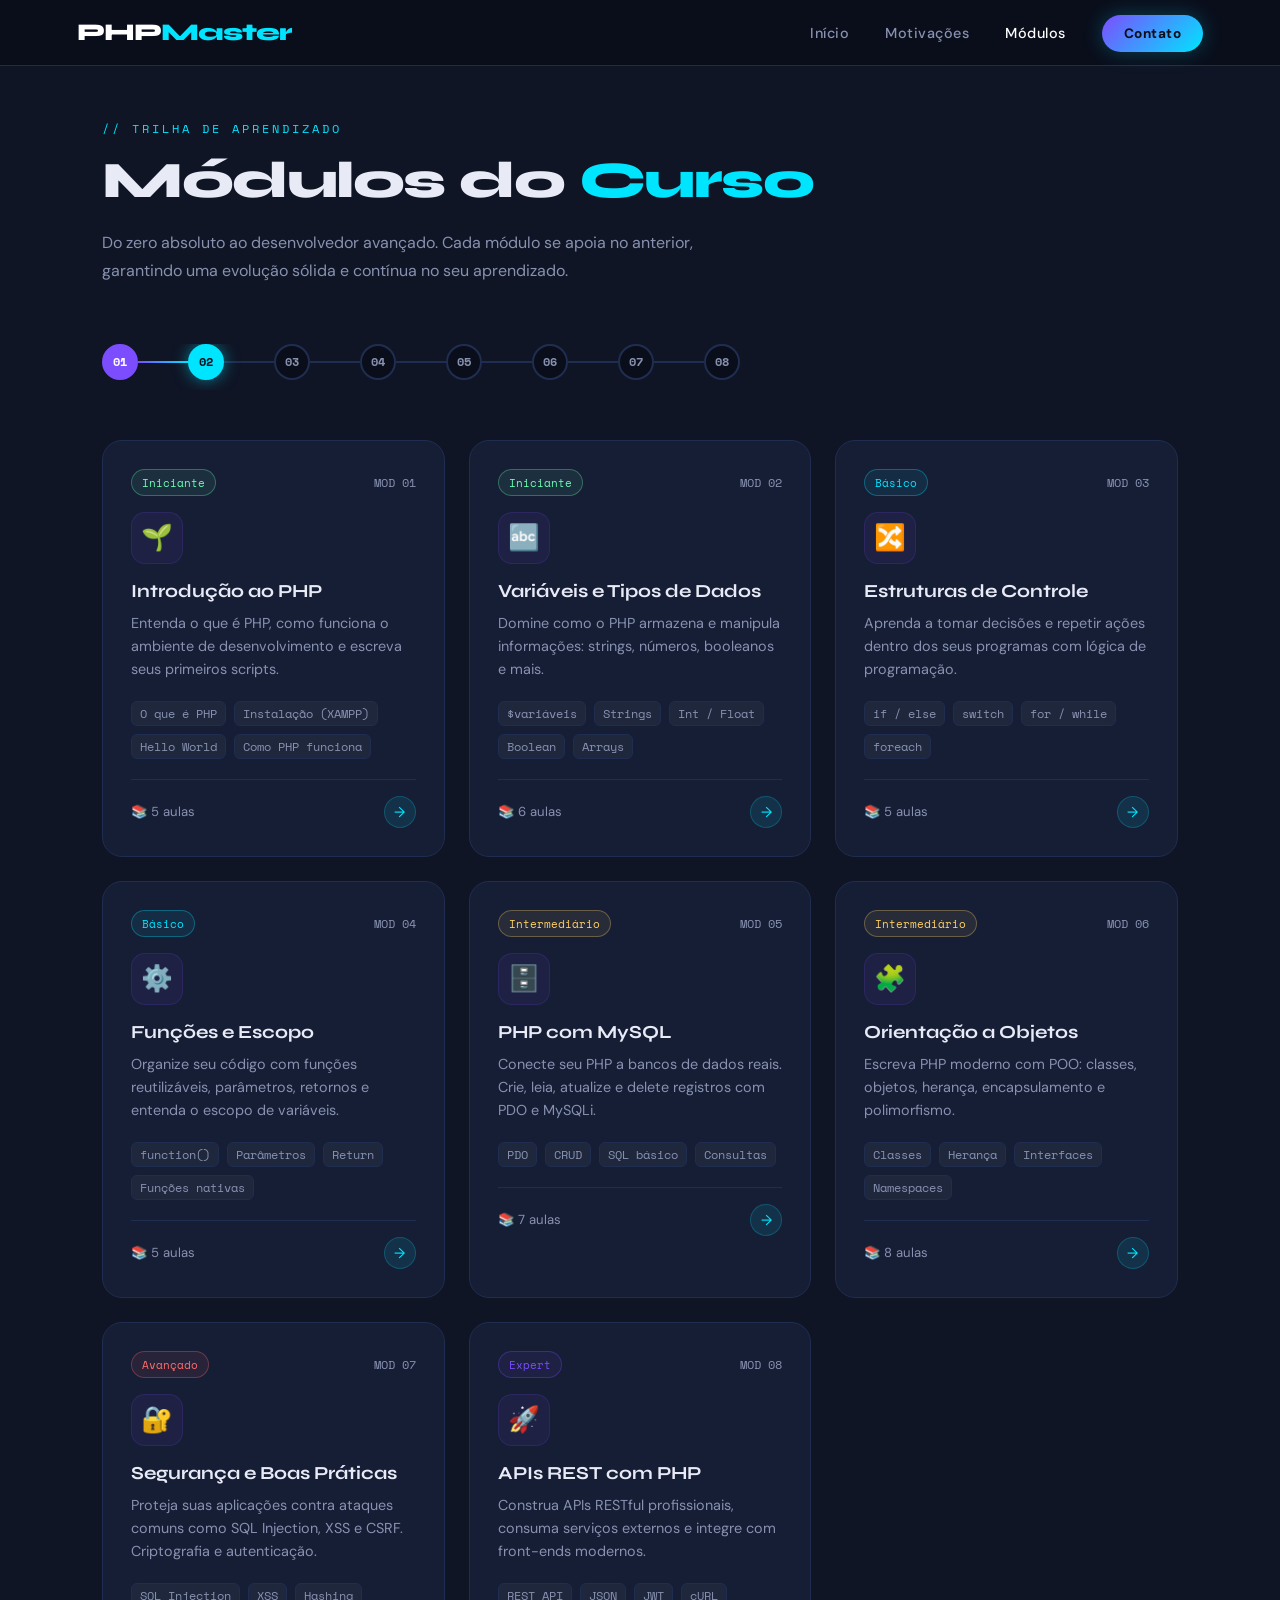
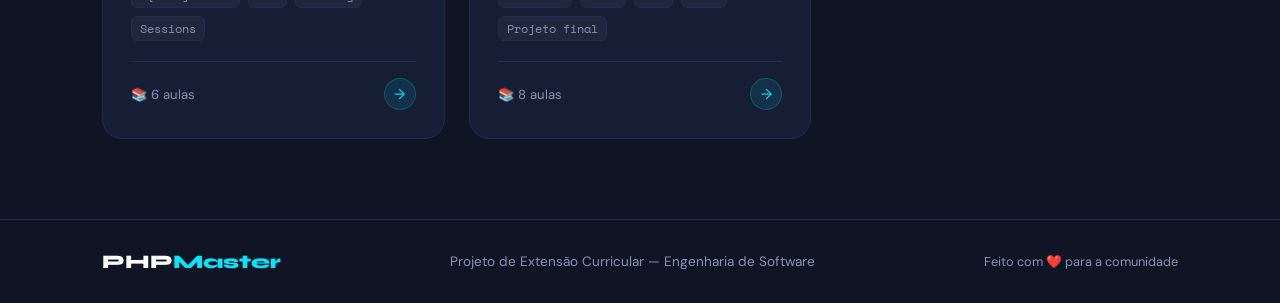
==== modulos.html @ ec2b8f26 "Página dos módulos" ====
<!DOCTYPE html>
<html lang="pt-BR">
<head>
<meta charset="UTF-8">
<meta name="viewport" content="width=device-width, initial-scale=1.0">
<title>PHPMaster — Módulos</title>
<link rel="stylesheet" href="style.css">
<style>
  #modulos { background: var(--bg2); }

  .modulos-intro { max-width: 600px; margin-bottom: 60px; }
  .modulos-intro p { color: var(--muted); line-height: 1.7; }

  .progress-track {
    display: flex; align-items: center;
    margin-bottom: 50px;
    overflow-x: auto;
    padding-bottom: 10px;
  }
  .track-step { display: flex; align-items: center; flex-shrink: 0; }
  .track-dot {
    width: 36px; height: 36px; border-radius: 50%;
    display: flex; align-items: center; justify-content: center;
    font-family: 'Space Mono', monospace;
    font-size: .75rem; font-weight: 700;
    border: 2px solid var(--border);
    color: var(--muted);
    background: var(--bg);
    position: relative; z-index: 1;
  }
  .track-dot.done { background: var(--php); border-color: var(--php); color: white; }
  .track-dot.active { background: var(--accent); border-color: var(--accent); color: var(--bg); box-shadow: 0 0 15px rgba(0,229,255,0.5); }
  .track-line { width: 50px; height: 2px; background: var(--border); flex-shrink: 0; }
  .track-line.done { background: linear-gradient(90deg, var(--php), var(--accent)); }

  .modulos-grid { display: grid; grid-template-columns: repeat(auto-fill, minmax(340px, 1fr)); gap: 24px; }

  .modulo-card {
    background: var(--card);
    border: 1px solid var(--border);
    border-radius: 20px;
    padding: 28px;
    transition: all .35s ease;
    cursor: pointer;
    position: relative;
    overflow: hidden;
  }
  .modulo-card::before {
    content: '';
    position: absolute; top: 0; left: 0; right: 0;
    height: 3px;
    background: linear-gradient(90deg, var(--php), var(--accent));
    opacity: 0; transition: opacity .3s;
  }
  .modulo-card:hover { transform: translateY(-6px); border-color: rgba(124,77,255,.4); }
  .modulo-card:hover::before { opacity: 1; }

  .modulo-header { display: flex; align-items: center; justify-content: space-between; margin-bottom: 16px; }

  .modulo-level {
    font-family: 'Space Mono', monospace; font-size: .7rem;
    padding: 4px 10px; border-radius: 50px; border: 1px solid;
  }
  .level-init  { color: var(--green);  border-color: rgba(105,255,180,.3); background: rgba(105,255,180,.08); }
  .level-basic { color: var(--accent); border-color: rgba(0,229,255,.3);   background: rgba(0,229,255,.08); }
  .level-inter { color: var(--yellow); border-color: rgba(255,209,102,.3); background: rgba(255,209,102,.08); }
  .level-adv   { color: var(--php3);  border-color: rgba(255,107,107,.3); background: rgba(255,107,107,.08); }
  .level-pro   { color: var(--php);   border-color: rgba(124,77,255,.3);  background: rgba(124,77,255,.08); }

  .modulo-num { font-family: 'Space Mono', monospace; font-size: .75rem; color: var(--muted); }

  .modulo-icon-wrap {
    width: 52px; height: 52px; border-radius: 14px;
    display: flex; align-items: center; justify-content: center;
    font-size: 1.6rem; margin-bottom: 16px;
    background: rgba(124,77,255,.08);
    border: 1px solid rgba(124,77,255,.15);
  }
  .modulo-title { font-family: 'Syne', sans-serif; font-size: 1.15rem; font-weight: 700; margin-bottom: 10px; }
  .modulo-desc  { color: var(--muted); font-size: .9rem; line-height: 1.6; margin-bottom: 20px; }

  .modulo-topics { display: flex; flex-wrap: wrap; gap: 8px; margin-bottom: 20px; }
  .topic-tag {
    font-size: .72rem; font-family: 'Space Mono', monospace;
    background: rgba(255,255,255,.04);
    border: 1px solid var(--border);
    border-radius: 6px; padding: 3px 8px; color: var(--muted);
  }

  .modulo-footer {
    display: flex; align-items: center; justify-content: space-between;
    padding-top: 16px; border-top: 1px solid var(--border);
    font-size: .82rem; color: var(--muted);
  }
  .modulo-footer span { display: flex; align-items: center; gap: 6px; }

  .arrow-btn {
    width: 32px; height: 32px; border-radius: 50%;
    background: rgba(0,229,255,.1); border: 1px solid rgba(0,229,255,.2);
    color: var(--accent); display: flex; align-items: center; justify-content: center;
    font-size: .9rem; cursor: pointer; transition: all .2s;
  }
  .modulo-card:hover .arrow-btn { background: var(--accent); color: var(--bg); }

  @media (max-width: 900px) { .modulos-grid { grid-template-columns: 1fr; } }
</style>
</head>
<body>

<div class="glow-blob glow-1"></div>
<div class="glow-blob glow-2"></div>
<canvas class="particle-canvas" id="particles"></canvas>

<nav>
  <a class="logo" href="index.html">PHP<span>Master</span></a>
  <ul class="nav-links">
    <li><a href="index.html">Início</a></li>
    <li><a href="motivacoes.html">Motivações</a></li>
    <li><a href="modulos.html" class="active">Módulos</a></li>
    <li><a href="contato.html" class="nav-cta">Contato</a></li>
  </ul>
</nav>

<section id="modulos">
  <p class="section-label">// trilha de aprendizado</p>
  <h2 class="section-title">Módulos do <em>Curso</em></h2>
  <div class="modulos-intro">
    <p>Do zero absoluto ao desenvolvedor avançado. Cada módulo se apoia no anterior, garantindo uma evolução sólida e contínua no seu aprendizado.</p>
  </div>

  <div class="progress-track">
    <div class="track-step"><div class="track-dot done">01</div></div>
    <div class="track-line done"></div>
    <div class="track-step"><div class="track-dot active">02</div></div>
    <div class="track-line"></div>
    <div class="track-step"><div class="track-dot">03</div></div>
    <div class="track-line"></div>
    <div class="track-step"><div class="track-dot">04</div></div>
    <div class="track-line"></div>
    <div class="track-step"><div class="track-dot">05</div></div>
    <div class="track-line"></div>
    <div class="track-step"><div class="track-dot">06</div></div>
    <div class="track-line"></div>
    <div class="track-step"><div class="track-dot">07</div></div>
    <div class="track-line"></div>
    <div class="track-step"><div class="track-dot">08</div></div>
  </div>

  <div class="modulos-grid">

    <div class="modulo-card">
      <div class="modulo-header">
        <span class="modulo-level level-init">Iniciante</span>
        <span class="modulo-num">MOD 01</span>
      </div>
      <div class="modulo-icon-wrap">🌱</div>
      <div class="modulo-title">Introdução ao PHP</div>
      <div class="modulo-desc">Entenda o que é PHP, como funciona o ambiente de desenvolvimento e escreva seus primeiros scripts.</div>
      <div class="modulo-topics">
        <span class="topic-tag">O que é PHP</span>
        <span class="topic-tag">Instalação (XAMPP)</span>
        <span class="topic-tag">Hello World</span>
        <span class="topic-tag">Como PHP funciona</span>
      </div>
      <div class="modulo-footer">
        <span>📚 5 aulas</span>
        <div class="arrow-btn">→</div>
      </div>
    </div>

    <div class="modulo-card">
      <div class="modulo-header">
        <span class="modulo-level level-init">Iniciante</span>
        <span class="modulo-num">MOD 02</span>
      </div>
      <div class="modulo-icon-wrap">🔤</div>
      <div class="modulo-title">Variáveis e Tipos de Dados</div>
      <div class="modulo-desc">Domine como o PHP armazena e manipula informações: strings, números, booleanos e mais.</div>
      <div class="modulo-topics">
        <span class="topic-tag">$variáveis</span>
        <span class="topic-tag">Strings</span>
        <span class="topic-tag">Int / Float</span>
        <span class="topic-tag">Boolean</span>
        <span class="topic-tag">Arrays</span>
      </div>
      <div class="modulo-footer">
        <span>📚 6 aulas</span>
        <div class="arrow-btn">→</div>
      </div>
    </div>

    <div class="modulo-card">
      <div class="modulo-header">
        <span class="modulo-level level-basic">Básico</span>
        <span class="modulo-num">MOD 03</span>
      </div>
      <div class="modulo-icon-wrap">🔀</div>
      <div class="modulo-title">Estruturas de Controle</div>
      <div class="modulo-desc">Aprenda a tomar decisões e repetir ações dentro dos seus programas com lógica de programação.</div>
      <div class="modulo-topics">
        <span class="topic-tag">if / else</span>
        <span class="topic-tag">switch</span>
        <span class="topic-tag">for / while</span>
        <span class="topic-tag">foreach</span>
      </div>
      <div class="modulo-footer">
        <span>📚 5 aulas</span>
        <div class="arrow-btn">→</div>
      </div>
    </div>

    <div class="modulo-card">
      <div class="modulo-header">
        <span class="modulo-level level-basic">Básico</span>
        <span class="modulo-num">MOD 04</span>
      </div>
      <div class="modulo-icon-wrap">⚙️</div>
      <div class="modulo-title">Funções e Escopo</div>
      <div class="modulo-desc">Organize seu código com funções reutilizáveis, parâmetros, retornos e entenda o escopo de variáveis.</div>
      <div class="modulo-topics">
        <span class="topic-tag">function()</span>
        <span class="topic-tag">Parâmetros</span>
        <span class="topic-tag">Return</span>
        <span class="topic-tag">Funções nativas</span>
      </div>
      <div class="modulo-footer">
        <span>📚 5 aulas</span>
        <div class="arrow-btn">→</div>
      </div>
    </div>

    <div class="modulo-card">
      <div class="modulo-header">
        <span class="modulo-level level-inter">Intermediário</span>
        <span class="modulo-num">MOD 05</span>
      </div>
      <div class="modulo-icon-wrap">🗄️</div>
      <div class="modulo-title">PHP com MySQL</div>
      <div class="modulo-desc">Conecte seu PHP a bancos de dados reais. Crie, leia, atualize e delete registros com PDO e MySQLi.</div>
      <div class="modulo-topics">
        <span class="topic-tag">PDO</span>
        <span class="topic-tag">CRUD</span>
        <span class="topic-tag">SQL básico</span>
        <span class="topic-tag">Consultas</span>
      </div>
      <div class="modulo-footer">
        <span>📚 7 aulas</span>
        <div class="arrow-btn">→</div>
      </div>
    </div>

    <div class="modulo-card">
      <div class="modulo-header">
        <span class="modulo-level level-inter">Intermediário</span>
        <span class="modulo-num">MOD 06</span>
      </div>
      <div class="modulo-icon-wrap">🧩</div>
      <div class="modulo-title">Orientação a Objetos</div>
      <div class="modulo-desc">Escreva PHP moderno com POO: classes, objetos, herança, encapsulamento e polimorfismo.</div>
      <div class="modulo-topics">
        <span class="topic-tag">Classes</span>
        <span class="topic-tag">Herança</span>
        <span class="topic-tag">Interfaces</span>
        <span class="topic-tag">Namespaces</span>
      </div>
      <div class="modulo-footer">
        <span>📚 8 aulas</span>
        <div class="arrow-btn">→</div>
      </div>
    </div>

    <div class="modulo-card">
      <div class="modulo-header">
        <span class="modulo-level level-adv">Avançado</span>
        <span class="modulo-num">MOD 07</span>
      </div>
      <div class="modulo-icon-wrap">🔐</div>
      <div class="modulo-title">Segurança e Boas Práticas</div>
      <div class="modulo-desc">Proteja suas aplicações contra ataques comuns como SQL Injection, XSS e CSRF. Criptografia e autenticação.</div>
      <div class="modulo-topics">
        <span class="topic-tag">SQL Injection</span>
        <span class="topic-tag">XSS</span>
        <span class="topic-tag">Hashing</span>
        <span class="topic-tag">Sessions</span>
      </div>
      <div class="modulo-footer">
        <span>📚 6 aulas</span>
        <div class="arrow-btn">→</div>
      </div>
    </div>

    <div class="modulo-card">
      <div class="modulo-header">
        <span class="modulo-level level-pro">Expert</span>
        <span class="modulo-num">MOD 08</span>
      </div>
      <div class="modulo-icon-wrap">🚀</div>
      <div class="modulo-title">APIs REST com PHP</div>
      <div class="modulo-desc">Construa APIs RESTful profissionais, consuma serviços externos e integre com front-ends modernos.</div>
      <div class="modulo-topics">
        <span class="topic-tag">REST API</span>
        <span class="topic-tag">JSON</span>
        <span class="topic-tag">JWT</span>
        <span class="topic-tag">cURL</span>
        <span class="topic-tag">Projeto final</span>
      </div>
      <div class="modulo-footer">
        <span>📚 8 aulas</span>
        <div class="arrow-btn">→</div>
      </div>
    </div>

  </div>
</section>

<footer>
  <div class="footer-logo">PHP<span>Master</span></div>
  <p>Projeto de Extensão Curricular — Engenharia de Software</p>
  <p style="color:var(--muted);font-size:.8rem">Feito com ❤️ para a comunidade</p>
</footer>

<script src="particles.js"></script>
<script>
  document.querySelectorAll('.modulo-card').forEach(card => {
    card.addEventListener('mousemove', e => {
      const rect = card.getBoundingClientRect();
      const x = ((e.clientX - rect.left) / rect.width - .5) * 10;
      const y = ((e.clientY - rect.top) / rect.height - .5) * -10;
      card.style.transform = `translateY(-6px) perspective(600px) rotateY(${x}deg) rotateX(${y}deg)`;
    });
    card.addEventListener('mouseleave', () => { card.style.transform = ''; });
  });
</script>
</body>
</html>
---- style.css ----
/* ═══════════════════════════════════════
   PHPMaster — Estilos Compartilhados
   ═══════════════════════════════════════ */

@import url('https://fonts.googleapis.com/css2?family=Space+Mono:wght@400;700&family=Syne:wght@400;600;700;800&family=DM+Sans:ital,wght@0,300;0,400;0,500;1,300&display=swap');

:root {
  --bg: #0a0e1a;
  --bg2: #0f1525;
  --bg3: #141c30;
  --card: #161e35;
  --border: #1f2d50;
  --php: #7c4dff;
  --php2: #00e5ff;
  --php3: #ff6b6b;
  --accent: #00e5ff;
  --text: #e8eaf6;
  --muted: #8892b0;
  --white: #ffffff;
  --green: #69ffb4;
  --yellow: #ffd166;
  --radius: 16px;
}

* { margin: 0; padding: 0; box-sizing: border-box; }
html { scroll-behavior: smooth; }

body {
  font-family: 'DM Sans', sans-serif;
  background: var(--bg);
  color: var(--text);
  overflow-x: hidden;
}

/* ─── GLOW BLOBS ─── */
.glow-blob {
  position: fixed;
  border-radius: 50%;
  filter: blur(120px);
  pointer-events: none;
  z-index: 0;
  opacity: 0.12;
}
.glow-1 { width: 500px; height: 500px; background: var(--php); top: -100px; right: -100px; }
.glow-2 { width: 400px; height: 400px; background: var(--accent); bottom: 0; left: -100px; }

/* ─── PARTICLES ─── */
.particle-canvas {
  position: fixed; top: 0; left: 0;
  width: 100%; height: 100%;
  pointer-events: none;
  z-index: 0;
  opacity: 0.4;
}

/* ─── NAV ─── */
nav {
  position: fixed; top: 0; left: 0; right: 0; z-index: 100;
  display: flex; align-items: center; justify-content: space-between;
  padding: 18px 6%;
  background: rgba(10,14,26,0.85);
  backdrop-filter: blur(20px);
  border-bottom: 1px solid var(--border);
}

.logo {
  font-family: 'Syne', sans-serif;
  font-weight: 800;
  font-size: 1.5rem;
  color: var(--white);
  letter-spacing: -1px;
  text-decoration: none;
}
.logo span { color: var(--accent); }

.nav-links { display: flex; gap: 36px; list-style: none; align-items: center; }
.nav-links a {
  color: var(--muted);
  text-decoration: none;
  font-size: .9rem;
  font-weight: 500;
  letter-spacing: .5px;
  transition: color .2s;
}
.nav-links a:hover { color: var(--accent); }
.nav-links a.active { color: var(--white); }

.nav-cta {
  background: linear-gradient(135deg, var(--php), var(--accent));
  color: var(--bg) !important;
  padding: 10px 22px;
  border-radius: 50px;
  font-weight: 700 !important;
  font-size: .85rem !important;
  transition: all .3s ease !important;
  box-shadow: 0 0 20px rgba(0,229,255,0.25);
}
.nav-cta:hover {
  transform: scale(1.05);
  box-shadow: 0 0 30px rgba(0,229,255,0.45) !important;
  color: var(--bg) !important;
}

/* ─── PAGE WRAPPER ─── */
.page-wrapper {
  position: relative;
  z-index: 1;
}

/* ─── SECTION ─── */
section {
  min-height: 100vh;
  padding: 120px 8% 80px;
  position: relative;
  z-index: 1;
  animation: fadeIn .5s ease;
}
@keyframes fadeIn { from { opacity: 0; transform: translateY(20px); } to { opacity: 1; transform: translateY(0); } }

/* ─── TYPOGRAPHY ─── */
.section-label {
  font-family: 'Space Mono', monospace;
  font-size: .75rem;
  color: var(--accent);
  letter-spacing: 3px;
  text-transform: uppercase;
  margin-bottom: 16px;
}
.section-title {
  font-family: 'Syne', sans-serif;
  font-weight: 800;
  font-size: clamp(2rem, 4vw, 3.2rem);
  line-height: 1.1;
  letter-spacing: -1.5px;
  margin-bottom: 20px;
}
.section-title em { font-style: normal; color: var(--accent); }

/* ─── BUTTONS ─── */
.btn-primary {
  background: linear-gradient(135deg, var(--php), var(--accent));
  color: var(--bg);
  border: none;
  padding: 16px 34px;
  border-radius: 50px;
  font-family: 'Syne', sans-serif;
  font-weight: 700;
  font-size: 1rem;
  cursor: pointer;
  transition: all .3s;
  box-shadow: 0 0 30px rgba(124,77,255,0.3);
  text-decoration: none;
  display: inline-block;
}
.btn-primary:hover { transform: translateY(-3px); box-shadow: 0 10px 40px rgba(0,229,255,0.4); }

.btn-outline {
  background: transparent;
  color: var(--text);
  border: 1.5px solid var(--border);
  padding: 16px 34px;
  border-radius: 50px;
  font-family: 'Syne', sans-serif;
  font-weight: 600;
  font-size: 1rem;
  cursor: pointer;
  transition: all .3s;
  text-decoration: none;
  display: inline-block;
}
.btn-outline:hover { border-color: var(--accent); color: var(--accent); }

/* ─── FOOTER ─── */
footer {
  background: var(--bg2);
  border-top: 1px solid var(--border);
  padding: 30px 8%;
  display: flex; align-items: center; justify-content: space-between;
  flex-wrap: wrap; gap: 16px;
  position: relative; z-index: 1;
}
footer p { color: var(--muted); font-size: .85rem; }
.footer-logo {
  font-family: 'Syne', sans-serif;
  font-weight: 800; font-size: 1.2rem; color: var(--white);
}
.footer-logo span { color: var(--accent); }

/* ─── TOAST ─── */
.toast {
  position: fixed; bottom: 32px; right: 32px;
  background: var(--card);
  border: 1px solid var(--green);
  color: var(--green);
  border-radius: 14px;
  padding: 16px 22px;
  font-size: .9rem;
  font-weight: 500;
  z-index: 9999;
  display: none;
  animation: slideIn .3s ease;
  box-shadow: 0 10px 30px rgba(0,0,0,0.4);
}
@keyframes slideIn { from{transform:translateX(100px);opacity:0} to{transform:translateX(0);opacity:1} }

/* ─── RESPONSIVE ─── */
@media (max-width: 900px) {
  section { padding: 100px 5% 60px; }
  nav { padding: 14px 5%; }
  .nav-links { gap: 18px; }
}
@media (max-width: 600px) {
  .nav-links li:not(:last-child) { display: none; }
}
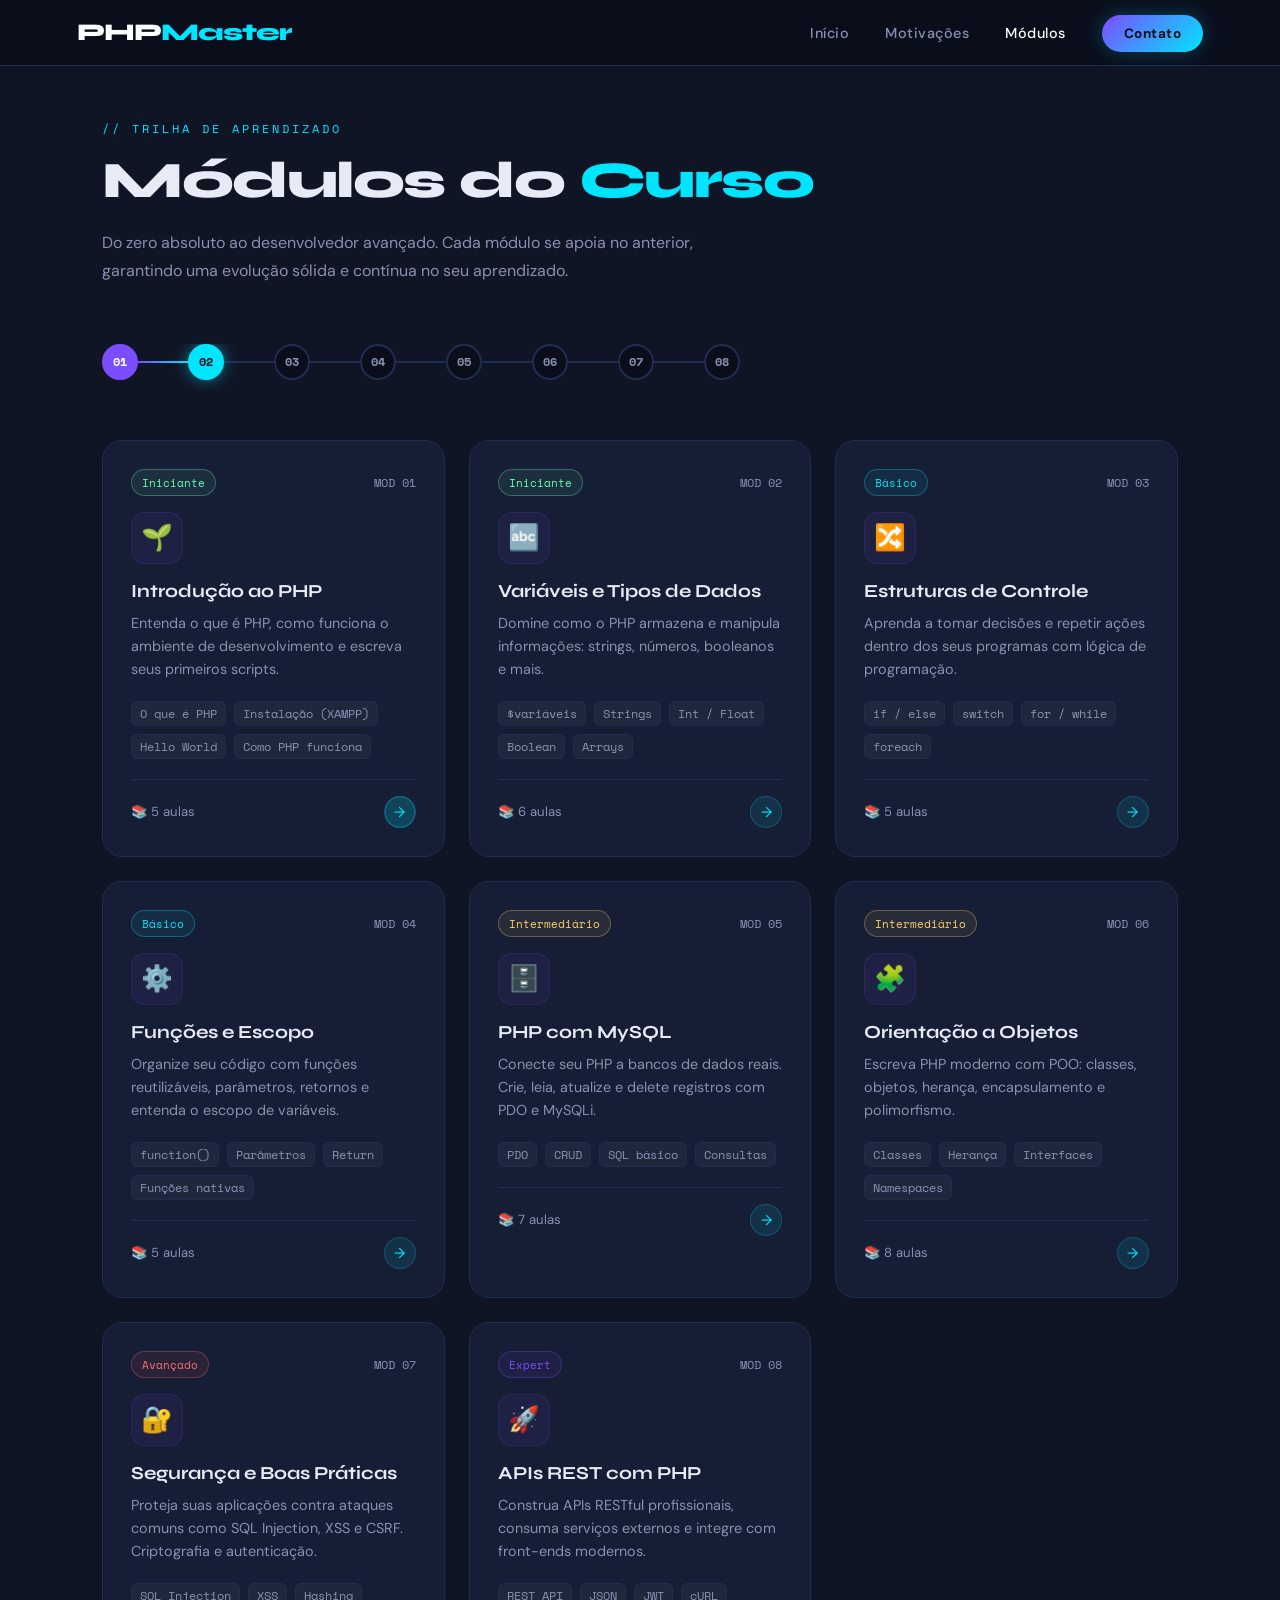
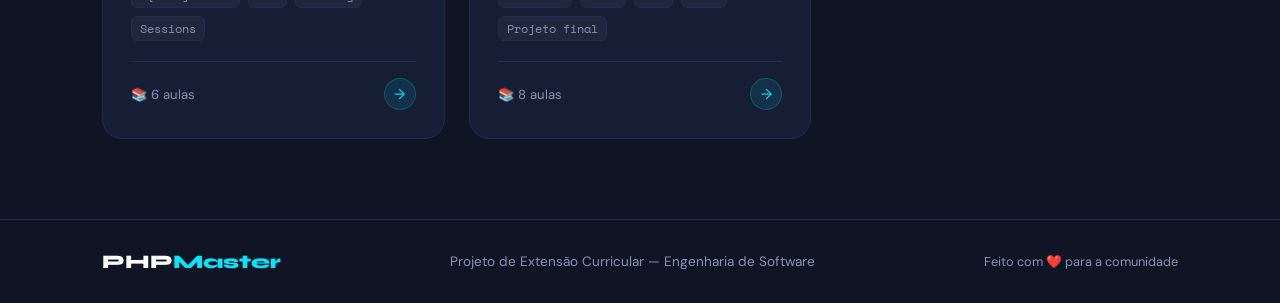
==== commit 26ac0499: "Links adicionados" ====
--- a/modulos.html
+++ b/modulos.html
@@ -1,335 +1,495 @@
-<!DOCTYPE html>
+<!doctype html>
 <html lang="pt-BR">
-<head>
-<meta charset="UTF-8">
-<meta name="viewport" content="width=device-width, initial-scale=1.0">
-<title>PHPMaster — Módulos</title>
-<link rel="stylesheet" href="style.css">
-<style>
-  #modulos { background: var(--bg2); }
-
-  .modulos-intro { max-width: 600px; margin-bottom: 60px; }
-  .modulos-intro p { color: var(--muted); line-height: 1.7; }
-
-  .progress-track {
-    display: flex; align-items: center;
-    margin-bottom: 50px;
-    overflow-x: auto;
-    padding-bottom: 10px;
-  }
-  .track-step { display: flex; align-items: center; flex-shrink: 0; }
-  .track-dot {
-    width: 36px; height: 36px; border-radius: 50%;
-    display: flex; align-items: center; justify-content: center;
-    font-family: 'Space Mono', monospace;
-    font-size: .75rem; font-weight: 700;
-    border: 2px solid var(--border);
-    color: var(--muted);
-    background: var(--bg);
-    position: relative; z-index: 1;
-  }
-  .track-dot.done { background: var(--php); border-color: var(--php); color: white; }
-  .track-dot.active { background: var(--accent); border-color: var(--accent); color: var(--bg); box-shadow: 0 0 15px rgba(0,229,255,0.5); }
-  .track-line { width: 50px; height: 2px; background: var(--border); flex-shrink: 0; }
-  .track-line.done { background: linear-gradient(90deg, var(--php), var(--accent)); }
-
-  .modulos-grid { display: grid; grid-template-columns: repeat(auto-fill, minmax(340px, 1fr)); gap: 24px; }
-
-  .modulo-card {
-    background: var(--card);
-    border: 1px solid var(--border);
-    border-radius: 20px;
-    padding: 28px;
-    transition: all .35s ease;
-    cursor: pointer;
-    position: relative;
-    overflow: hidden;
-  }
-  .modulo-card::before {
-    content: '';
-    position: absolute; top: 0; left: 0; right: 0;
-    height: 3px;
-    background: linear-gradient(90deg, var(--php), var(--accent));
-    opacity: 0; transition: opacity .3s;
-  }
-  .modulo-card:hover { transform: translateY(-6px); border-color: rgba(124,77,255,.4); }
-  .modulo-card:hover::before { opacity: 1; }
-
-  .modulo-header { display: flex; align-items: center; justify-content: space-between; margin-bottom: 16px; }
-
-  .modulo-level {
-    font-family: 'Space Mono', monospace; font-size: .7rem;
-    padding: 4px 10px; border-radius: 50px; border: 1px solid;
-  }
-  .level-init  { color: var(--green);  border-color: rgba(105,255,180,.3); background: rgba(105,255,180,.08); }
-  .level-basic { color: var(--accent); border-color: rgba(0,229,255,.3);   background: rgba(0,229,255,.08); }
-  .level-inter { color: var(--yellow); border-color: rgba(255,209,102,.3); background: rgba(255,209,102,.08); }
-  .level-adv   { color: var(--php3);  border-color: rgba(255,107,107,.3); background: rgba(255,107,107,.08); }
-  .level-pro   { color: var(--php);   border-color: rgba(124,77,255,.3);  background: rgba(124,77,255,.08); }
-
-  .modulo-num { font-family: 'Space Mono', monospace; font-size: .75rem; color: var(--muted); }
-
-  .modulo-icon-wrap {
-    width: 52px; height: 52px; border-radius: 14px;
-    display: flex; align-items: center; justify-content: center;
-    font-size: 1.6rem; margin-bottom: 16px;
-    background: rgba(124,77,255,.08);
-    border: 1px solid rgba(124,77,255,.15);
-  }
-  .modulo-title { font-family: 'Syne', sans-serif; font-size: 1.15rem; font-weight: 700; margin-bottom: 10px; }
-  .modulo-desc  { color: var(--muted); font-size: .9rem; line-height: 1.6; margin-bottom: 20px; }
-
-  .modulo-topics { display: flex; flex-wrap: wrap; gap: 8px; margin-bottom: 20px; }
-  .topic-tag {
-    font-size: .72rem; font-family: 'Space Mono', monospace;
-    background: rgba(255,255,255,.04);
-    border: 1px solid var(--border);
-    border-radius: 6px; padding: 3px 8px; color: var(--muted);
-  }
-
-  .modulo-footer {
-    display: flex; align-items: center; justify-content: space-between;
-    padding-top: 16px; border-top: 1px solid var(--border);
-    font-size: .82rem; color: var(--muted);
-  }
-  .modulo-footer span { display: flex; align-items: center; gap: 6px; }
-
-  .arrow-btn {
-    width: 32px; height: 32px; border-radius: 50%;
-    background: rgba(0,229,255,.1); border: 1px solid rgba(0,229,255,.2);
-    color: var(--accent); display: flex; align-items: center; justify-content: center;
-    font-size: .9rem; cursor: pointer; transition: all .2s;
-  }
-  .modulo-card:hover .arrow-btn { background: var(--accent); color: var(--bg); }
-
-  @media (max-width: 900px) { .modulos-grid { grid-template-columns: 1fr; } }
-</style>
-</head>
-<body>
-
-<div class="glow-blob glow-1"></div>
-<div class="glow-blob glow-2"></div>
-<canvas class="particle-canvas" id="particles"></canvas>
-
-<nav>
-  <a class="logo" href="index.html">PHP<span>Master</span></a>
-  <ul class="nav-links">
-    <li><a href="index.html">Início</a></li>
-    <li><a href="motivacoes.html">Motivações</a></li>
-    <li><a href="modulos.html" class="active">Módulos</a></li>
-    <li><a href="contato.html" class="nav-cta">Contato</a></li>
-  </ul>
-</nav>
-
-<section id="modulos">
-  <p class="section-label">// trilha de aprendizado</p>
-  <h2 class="section-title">Módulos do <em>Curso</em></h2>
-  <div class="modulos-intro">
-    <p>Do zero absoluto ao desenvolvedor avançado. Cada módulo se apoia no anterior, garantindo uma evolução sólida e contínua no seu aprendizado.</p>
-  </div>
-
-  <div class="progress-track">
-    <div class="track-step"><div class="track-dot done">01</div></div>
-    <div class="track-line done"></div>
-    <div class="track-step"><div class="track-dot active">02</div></div>
-    <div class="track-line"></div>
-    <div class="track-step"><div class="track-dot">03</div></div>
-    <div class="track-line"></div>
-    <div class="track-step"><div class="track-dot">04</div></div>
-    <div class="track-line"></div>
-    <div class="track-step"><div class="track-dot">05</div></div>
-    <div class="track-line"></div>
-    <div class="track-step"><div class="track-dot">06</div></div>
-    <div class="track-line"></div>
-    <div class="track-step"><div class="track-dot">07</div></div>
-    <div class="track-line"></div>
-    <div class="track-step"><div class="track-dot">08</div></div>
-  </div>
-
-  <div class="modulos-grid">
-
-    <div class="modulo-card">
-      <div class="modulo-header">
-        <span class="modulo-level level-init">Iniciante</span>
-        <span class="modulo-num">MOD 01</span>
+  <head>
+    <meta charset="UTF-8" />
+    <meta name="viewport" content="width=device-width, initial-scale=1.0" />
+    <title>PHPMaster — Módulos</title>
+    <link rel="stylesheet" href="style.css" />
+    <style>
+      #modulos {
+        background: var(--bg2);
+      }
+
+      .modulos-intro {
+        max-width: 600px;
+        margin-bottom: 60px;
+      }
+      .modulos-intro p {
+        color: var(--muted);
+        line-height: 1.7;
+      }
+
+      .progress-track {
+        display: flex;
+        align-items: center;
+        margin-bottom: 50px;
+        overflow-x: auto;
+        padding-bottom: 10px;
+      }
+      .track-step {
+        display: flex;
+        align-items: center;
+        flex-shrink: 0;
+      }
+      .track-dot {
+        width: 36px;
+        height: 36px;
+        border-radius: 50%;
+        display: flex;
+        align-items: center;
+        justify-content: center;
+        font-family: "Space Mono", monospace;
+        font-size: 0.75rem;
+        font-weight: 700;
+        border: 2px solid var(--border);
+        color: var(--muted);
+        background: var(--bg);
+        position: relative;
+        z-index: 1;
+      }
+      .track-dot.done {
+        background: var(--php);
+        border-color: var(--php);
+        color: white;
+      }
+      .track-dot.active {
+        background: var(--accent);
+        border-color: var(--accent);
+        color: var(--bg);
+        box-shadow: 0 0 15px rgba(0, 229, 255, 0.5);
+      }
+      .track-line {
+        width: 50px;
+        height: 2px;
+        background: var(--border);
+        flex-shrink: 0;
+      }
+      .track-line.done {
+        background: linear-gradient(90deg, var(--php), var(--accent));
+      }
+
+      .modulos-grid {
+        display: grid;
+        grid-template-columns: repeat(auto-fill, minmax(340px, 1fr));
+        gap: 24px;
+      }
+
+      .modulo-card {
+        background: var(--card);
+        border: 1px solid var(--border);
+        border-radius: 20px;
+        padding: 28px;
+        transition: all 0.35s ease;
+        cursor: pointer;
+        position: relative;
+        overflow: hidden;
+      }
+      .modulo-card::before {
+        content: "";
+        position: absolute;
+        top: 0;
+        left: 0;
+        right: 0;
+        height: 3px;
+        background: linear-gradient(90deg, var(--php), var(--accent));
+        opacity: 0;
+        transition: opacity 0.3s;
+      }
+      .modulo-card:hover {
+        transform: translateY(-6px);
+        border-color: rgba(124, 77, 255, 0.4);
+      }
+      .modulo-card:hover::before {
+        opacity: 1;
+      }
+
+      .modulo-header {
+        display: flex;
+        align-items: center;
+        justify-content: space-between;
+        margin-bottom: 16px;
+      }
+
+      .modulo-level {
+        font-family: "Space Mono", monospace;
+        font-size: 0.7rem;
+        padding: 4px 10px;
+        border-radius: 50px;
+        border: 1px solid;
+      }
+      .level-init {
+        color: var(--green);
+        border-color: rgba(105, 255, 180, 0.3);
+        background: rgba(105, 255, 180, 0.08);
+      }
+      .level-basic {
+        color: var(--accent);
+        border-color: rgba(0, 229, 255, 0.3);
+        background: rgba(0, 229, 255, 0.08);
+      }
+      .level-inter {
+        color: var(--yellow);
+        border-color: rgba(255, 209, 102, 0.3);
+        background: rgba(255, 209, 102, 0.08);
+      }
+      .level-adv {
+        color: var(--php3);
+        border-color: rgba(255, 107, 107, 0.3);
+        background: rgba(255, 107, 107, 0.08);
+      }
+      .level-pro {
+        color: var(--php);
+        border-color: rgba(124, 77, 255, 0.3);
+        background: rgba(124, 77, 255, 0.08);
+      }
+
+      .modulo-num {
+        font-family: "Space Mono", monospace;
+        font-size: 0.75rem;
+        color: var(--muted);
+      }
+
+      .modulo-icon-wrap {
+        width: 52px;
+        height: 52px;
+        border-radius: 14px;
+        display: flex;
+        align-items: center;
+        justify-content: center;
+        font-size: 1.6rem;
+        margin-bottom: 16px;
+        background: rgba(124, 77, 255, 0.08);
+        border: 1px solid rgba(124, 77, 255, 0.15);
+      }
+      .modulo-title {
+        font-family: "Syne", sans-serif;
+        font-size: 1.15rem;
+        font-weight: 700;
+        margin-bottom: 10px;
+      }
+      .modulo-desc {
+        color: var(--muted);
+        font-size: 0.9rem;
+        line-height: 1.6;
+        margin-bottom: 20px;
+      }
+
+      .modulo-topics {
+        display: flex;
+        flex-wrap: wrap;
+        gap: 8px;
+        margin-bottom: 20px;
+      }
+      .topic-tag {
+        font-size: 0.72rem;
+        font-family: "Space Mono", monospace;
+        background: rgba(255, 255, 255, 0.04);
+        border: 1px solid var(--border);
+        border-radius: 6px;
+        padding: 3px 8px;
+        color: var(--muted);
+      }
+
+      .modulo-footer {
+        display: flex;
+        align-items: center;
+        justify-content: space-between;
+        padding-top: 16px;
+        border-top: 1px solid var(--border);
+        font-size: 0.82rem;
+        color: var(--muted);
+      }
+      .modulo-footer span {
+        display: flex;
+        align-items: center;
+        gap: 6px;
+      }
+
+      .arrow-btn {
+        width: 32px;
+        height: 32px;
+        border-radius: 50%;
+        background: rgba(0, 229, 255, 0.1);
+        border: 1px solid rgba(0, 229, 255, 0.2);
+        color: var(--accent);
+        display: flex;
+        align-items: center;
+        justify-content: center;
+        font-size: 0.9rem;
+        cursor: pointer;
+        transition: all 0.2s;
+        text-decoration: none;
+      }
+
+      .modulo-card:hover .arrow-btn {
+        background: var(--accent);
+        color: var(--bg);
+        text-decoration: none;
+      }
+
+      @media (max-width: 900px) {
+        .modulos-grid {
+          grid-template-columns: 1fr;
+        }
+      }
+    </style>
+  </head>
+  <body>
+    <div class="glow-blob glow-1"></div>
+    <div class="glow-blob glow-2"></div>
+    <canvas class="particle-canvas" id="particles"></canvas>
+
+    <nav>
+      <a class="logo" href="index.html">PHP<span>Master</span></a>
+      <ul class="nav-links">
+        <li><a href="index.html">Início</a></li>
+        <li><a href="motivacoes.html">Motivações</a></li>
+        <li><a href="modulos.html" class="active">Módulos</a></li>
+        <li><a href="contato.html" class="nav-cta">Contato</a></li>
+      </ul>
+    </nav>
+
+    <section id="modulos">
+      <p class="section-label">// trilha de aprendizado</p>
+      <h2 class="section-title">Módulos do <em>Curso</em></h2>
+      <div class="modulos-intro">
+        <p>
+          Do zero absoluto ao desenvolvedor avançado. Cada módulo se apoia no
+          anterior, garantindo uma evolução sólida e contínua no seu
+          aprendizado.
+        </p>
       </div>
-      <div class="modulo-icon-wrap">🌱</div>
-      <div class="modulo-title">Introdução ao PHP</div>
-      <div class="modulo-desc">Entenda o que é PHP, como funciona o ambiente de desenvolvimento e escreva seus primeiros scripts.</div>
-      <div class="modulo-topics">
-        <span class="topic-tag">O que é PHP</span>
-        <span class="topic-tag">Instalação (XAMPP)</span>
-        <span class="topic-tag">Hello World</span>
-        <span class="topic-tag">Como PHP funciona</span>
+
+      <div class="progress-track">
+        <div class="track-step"><div class="track-dot done">01</div></div>
+        <div class="track-line done"></div>
+        <div class="track-step"><div class="track-dot active">02</div></div>
+        <div class="track-line"></div>
+        <div class="track-step"><div class="track-dot">03</div></div>
+        <div class="track-line"></div>
+        <div class="track-step"><div class="track-dot">04</div></div>
+        <div class="track-line"></div>
+        <div class="track-step"><div class="track-dot">05</div></div>
+        <div class="track-line"></div>
+        <div class="track-step"><div class="track-dot">06</div></div>
+        <div class="track-line"></div>
+        <div class="track-step"><div class="track-dot">07</div></div>
+        <div class="track-line"></div>
+        <div class="track-step"><div class="track-dot">08</div></div>
       </div>
-      <div class="modulo-footer">
-        <span>📚 5 aulas</span>
-        <div class="arrow-btn">→</div>
+
+      <div class="modulos-grid">
+        <div class="modulo-card">
+          <div class="modulo-header">
+            <span class="modulo-level level-init">Iniciante</span>
+            <span class="modulo-num">MOD 01</span>
+          </div>
+          <div class="modulo-icon-wrap">🌱</div>
+          <div class="modulo-title">Introdução ao PHP</div>
+          <div class="modulo-desc">
+            Entenda o que é PHP, como funciona o ambiente de desenvolvimento e
+            escreva seus primeiros scripts.
+          </div>
+          <div class="modulo-topics">
+            <span class="topic-tag">O que é PHP</span>
+            <span class="topic-tag">Instalação (XAMPP)</span>
+            <span class="topic-tag">Hello World</span>
+            <span class="topic-tag">Como PHP funciona</span>
+          </div>
+          <div class="modulo-footer">
+            <span>📚 5 aulas</span>
+            <div class="arrow-btn">
+              <a class="arrow-btn" href="modulo-1.html">→</a>
+            </div>
+          </div>
+        </div>
+
+        <div class="modulo-card">
+          <div class="modulo-header">
+            <span class="modulo-level level-init">Iniciante</span>
+            <span class="modulo-num">MOD 02</span>
+          </div>
+          <div class="modulo-icon-wrap">🔤</div>
+          <div class="modulo-title">Variáveis e Tipos de Dados</div>
+          <div class="modulo-desc">
+            Domine como o PHP armazena e manipula informações: strings, números,
+            booleanos e mais.
+          </div>
+          <div class="modulo-topics">
+            <span class="topic-tag">$variáveis</span>
+            <span class="topic-tag">Strings</span>
+            <span class="topic-tag">Int / Float</span>
+            <span class="topic-tag">Boolean</span>
+            <span class="topic-tag">Arrays</span>
+          </div>
+          <div class="modulo-footer">
+            <span>📚 6 aulas</span>
+            <div class="arrow-btn">→</div>
+          </div>
+        </div>
+
+        <div class="modulo-card">
+          <div class="modulo-header">
+            <span class="modulo-level level-basic">Básico</span>
+            <span class="modulo-num">MOD 03</span>
+          </div>
+          <div class="modulo-icon-wrap">🔀</div>
+          <div class="modulo-title">Estruturas de Controle</div>
+          <div class="modulo-desc">
+            Aprenda a tomar decisões e repetir ações dentro dos seus programas
+            com lógica de programação.
+          </div>
+          <div class="modulo-topics">
+            <span class="topic-tag">if / else</span>
+            <span class="topic-tag">switch</span>
+            <span class="topic-tag">for / while</span>
+            <span class="topic-tag">foreach</span>
+          </div>
+          <div class="modulo-footer">
+            <span>📚 5 aulas</span>
+            <a class="arrow-btn" href="modulo-3.html">→</a>
+          </div>
+        </div>
+
+        <div class="modulo-card">
+          <div class="modulo-header">
+            <span class="modulo-level level-basic">Básico</span>
+            <span class="modulo-num">MOD 04</span>
+          </div>
+          <div class="modulo-icon-wrap">⚙️</div>
+          <div class="modulo-title">Funções e Escopo</div>
+          <div class="modulo-desc">
+            Organize seu código com funções reutilizáveis, parâmetros, retornos
+            e entenda o escopo de variáveis.
+          </div>
+          <div class="modulo-topics">
+            <span class="topic-tag">function()</span>
+            <span class="topic-tag">Parâmetros</span>
+            <span class="topic-tag">Return</span>
+            <span class="topic-tag">Funções nativas</span>
+          </div>
+          <div class="modulo-footer">
+            <span>📚 5 aulas</span>
+            <a class="arrow-btn" href="modulo-04.html">→</a>
+          </div>
+        </div>
+
+        <div class="modulo-card">
+          <div class="modulo-header">
+            <span class="modulo-level level-inter">Intermediário</span>
+            <span class="modulo-num">MOD 05</span>
+          </div>
+          <div class="modulo-icon-wrap">🗄️</div>
+          <div class="modulo-title">PHP com MySQL</div>
+          <div class="modulo-desc">
+            Conecte seu PHP a bancos de dados reais. Crie, leia, atualize e
+            delete registros com PDO e MySQLi.
+          </div>
+          <div class="modulo-topics">
+            <span class="topic-tag">PDO</span>
+            <span class="topic-tag">CRUD</span>
+            <span class="topic-tag">SQL básico</span>
+            <span class="topic-tag">Consultas</span>
+          </div>
+          <div class="modulo-footer">
+            <span>📚 7 aulas</span>
+            <div class="arrow-btn">→</div>
+          </div>
+        </div>
+
+        <div class="modulo-card">
+          <div class="modulo-header">
+            <span class="modulo-level level-inter">Intermediário</span>
+            <span class="modulo-num">MOD 06</span>
+          </div>
+          <div class="modulo-icon-wrap">🧩</div>
+          <div class="modulo-title">Orientação a Objetos</div>
+          <div class="modulo-desc">
+            Escreva PHP moderno com POO: classes, objetos, herança,
+            encapsulamento e polimorfismo.
+          </div>
+          <div class="modulo-topics">
+            <span class="topic-tag">Classes</span>
+            <span class="topic-tag">Herança</span>
+            <span class="topic-tag">Interfaces</span>
+            <span class="topic-tag">Namespaces</span>
+          </div>
+          <div class="modulo-footer">
+            <span>📚 8 aulas</span>
+            <div class="arrow-btn">→</div>
+          </div>
+        </div>
+
+        <div class="modulo-card">
+          <div class="modulo-header">
+            <span class="modulo-level level-adv">Avançado</span>
+            <span class="modulo-num">MOD 07</span>
+          </div>
+          <div class="modulo-icon-wrap">🔐</div>
+          <div class="modulo-title">Segurança e Boas Práticas</div>
+          <div class="modulo-desc">
+            Proteja suas aplicações contra ataques comuns como SQL Injection,
+            XSS e CSRF. Criptografia e autenticação.
+          </div>
+          <div class="modulo-topics">
+            <span class="topic-tag">SQL Injection</span>
+            <span class="topic-tag">XSS</span>
+            <span class="topic-tag">Hashing</span>
+            <span class="topic-tag">Sessions</span>
+          </div>
+          <div class="modulo-footer">
+            <span>📚 6 aulas</span>
+            <div class="arrow-btn">→</div>
+          </div>
+        </div>
+
+        <div class="modulo-card">
+          <div class="modulo-header">
+            <span class="modulo-level level-pro">Expert</span>
+            <span class="modulo-num">MOD 08</span>
+          </div>
+          <div class="modulo-icon-wrap">🚀</div>
+          <div class="modulo-title">APIs REST com PHP</div>
+          <div class="modulo-desc">
+            Construa APIs RESTful profissionais, consuma serviços externos e
+            integre com front-ends modernos.
+          </div>
+          <div class="modulo-topics">
+            <span class="topic-tag">REST API</span>
+            <span class="topic-tag">JSON</span>
+            <span class="topic-tag">JWT</span>
+            <span class="topic-tag">cURL</span>
+            <span class="topic-tag">Projeto final</span>
+          </div>
+          <div class="modulo-footer">
+            <span>📚 8 aulas</span>
+            <div class="arrow-btn">→</div>
+          </div>
+        </div>
       </div>
-    </div>
-
-    <div class="modulo-card">
-      <div class="modulo-header">
-        <span class="modulo-level level-init">Iniciante</span>
-        <span class="modulo-num">MOD 02</span>
-      </div>
-      <div class="modulo-icon-wrap">🔤</div>
-      <div class="modulo-title">Variáveis e Tipos de Dados</div>
-      <div class="modulo-desc">Domine como o PHP armazena e manipula informações: strings, números, booleanos e mais.</div>
-      <div class="modulo-topics">
-        <span class="topic-tag">$variáveis</span>
-        <span class="topic-tag">Strings</span>
-        <span class="topic-tag">Int / Float</span>
-        <span class="topic-tag">Boolean</span>
-        <span class="topic-tag">Arrays</span>
-      </div>
-      <div class="modulo-footer">
-        <span>📚 6 aulas</span>
-        <div class="arrow-btn">→</div>
-      </div>
-    </div>
-
-    <div class="modulo-card">
-      <div class="modulo-header">
-        <span class="modulo-level level-basic">Básico</span>
-        <span class="modulo-num">MOD 03</span>
-      </div>
-      <div class="modulo-icon-wrap">🔀</div>
-      <div class="modulo-title">Estruturas de Controle</div>
-      <div class="modulo-desc">Aprenda a tomar decisões e repetir ações dentro dos seus programas com lógica de programação.</div>
-      <div class="modulo-topics">
-        <span class="topic-tag">if / else</span>
-        <span class="topic-tag">switch</span>
-        <span class="topic-tag">for / while</span>
-        <span class="topic-tag">foreach</span>
-      </div>
-      <div class="modulo-footer">
-        <span>📚 5 aulas</span>
-        <div class="arrow-btn">→</div>
-      </div>
-    </div>
-
-    <div class="modulo-card">
-      <div class="modulo-header">
-        <span class="modulo-level level-basic">Básico</span>
-        <span class="modulo-num">MOD 04</span>
-      </div>
-      <div class="modulo-icon-wrap">⚙️</div>
-      <div class="modulo-title">Funções e Escopo</div>
-      <div class="modulo-desc">Organize seu código com funções reutilizáveis, parâmetros, retornos e entenda o escopo de variáveis.</div>
-      <div class="modulo-topics">
-        <span class="topic-tag">function()</span>
-        <span class="topic-tag">Parâmetros</span>
-        <span class="topic-tag">Return</span>
-        <span class="topic-tag">Funções nativas</span>
-      </div>
-      <div class="modulo-footer">
-        <span>📚 5 aulas</span>
-        <div class="arrow-btn">→</div>
-      </div>
-    </div>
-
-    <div class="modulo-card">
-      <div class="modulo-header">
-        <span class="modulo-level level-inter">Intermediário</span>
-        <span class="modulo-num">MOD 05</span>
-      </div>
-      <div class="modulo-icon-wrap">🗄️</div>
-      <div class="modulo-title">PHP com MySQL</div>
-      <div class="modulo-desc">Conecte seu PHP a bancos de dados reais. Crie, leia, atualize e delete registros com PDO e MySQLi.</div>
-      <div class="modulo-topics">
-        <span class="topic-tag">PDO</span>
-        <span class="topic-tag">CRUD</span>
-        <span class="topic-tag">SQL básico</span>
-        <span class="topic-tag">Consultas</span>
-      </div>
-      <div class="modulo-footer">
-        <span>📚 7 aulas</span>
-        <div class="arrow-btn">→</div>
-      </div>
-    </div>
-
-    <div class="modulo-card">
-      <div class="modulo-header">
-        <span class="modulo-level level-inter">Intermediário</span>
-        <span class="modulo-num">MOD 06</span>
-      </div>
-      <div class="modulo-icon-wrap">🧩</div>
-      <div class="modulo-title">Orientação a Objetos</div>
-      <div class="modulo-desc">Escreva PHP moderno com POO: classes, objetos, herança, encapsulamento e polimorfismo.</div>
-      <div class="modulo-topics">
-        <span class="topic-tag">Classes</span>
-        <span class="topic-tag">Herança</span>
-        <span class="topic-tag">Interfaces</span>
-        <span class="topic-tag">Namespaces</span>
-      </div>
-      <div class="modulo-footer">
-        <span>📚 8 aulas</span>
-        <div class="arrow-btn">→</div>
-      </div>
-    </div>
-
-    <div class="modulo-card">
-      <div class="modulo-header">
-        <span class="modulo-level level-adv">Avançado</span>
-        <span class="modulo-num">MOD 07</span>
-      </div>
-      <div class="modulo-icon-wrap">🔐</div>
-      <div class="modulo-title">Segurança e Boas Práticas</div>
-      <div class="modulo-desc">Proteja suas aplicações contra ataques comuns como SQL Injection, XSS e CSRF. Criptografia e autenticação.</div>
-      <div class="modulo-topics">
-        <span class="topic-tag">SQL Injection</span>
-        <span class="topic-tag">XSS</span>
-        <span class="topic-tag">Hashing</span>
-        <span class="topic-tag">Sessions</span>
-      </div>
-      <div class="modulo-footer">
-        <span>📚 6 aulas</span>
-        <div class="arrow-btn">→</div>
-      </div>
-    </div>
-
-    <div class="modulo-card">
-      <div class="modulo-header">
-        <span class="modulo-level level-pro">Expert</span>
-        <span class="modulo-num">MOD 08</span>
-      </div>
-      <div class="modulo-icon-wrap">🚀</div>
-      <div class="modulo-title">APIs REST com PHP</div>
-      <div class="modulo-desc">Construa APIs RESTful profissionais, consuma serviços externos e integre com front-ends modernos.</div>
-      <div class="modulo-topics">
-        <span class="topic-tag">REST API</span>
-        <span class="topic-tag">JSON</span>
-        <span class="topic-tag">JWT</span>
-        <span class="topic-tag">cURL</span>
-        <span class="topic-tag">Projeto final</span>
-      </div>
-      <div class="modulo-footer">
-        <span>📚 8 aulas</span>
-        <div class="arrow-btn">→</div>
-      </div>
-    </div>
-
-  </div>
-</section>
-
-<footer>
-  <div class="footer-logo">PHP<span>Master</span></div>
-  <p>Projeto de Extensão Curricular — Engenharia de Software</p>
-  <p style="color:var(--muted);font-size:.8rem">Feito com ❤️ para a comunidade</p>
-</footer>
-
-<script src="particles.js"></script>
-<script>
-  document.querySelectorAll('.modulo-card').forEach(card => {
-    card.addEventListener('mousemove', e => {
-      const rect = card.getBoundingClientRect();
-      const x = ((e.clientX - rect.left) / rect.width - .5) * 10;
-      const y = ((e.clientY - rect.top) / rect.height - .5) * -10;
-      card.style.transform = `translateY(-6px) perspective(600px) rotateY(${x}deg) rotateX(${y}deg)`;
-    });
-    card.addEventListener('mouseleave', () => { card.style.transform = ''; });
-  });
-</script>
-</body>
+    </section>
+
+    <footer>
+      <div class="footer-logo">PHP<span>Master</span></div>
+      <p>Projeto de Extensão Curricular — Engenharia de Software</p>
+      <p style="color: var(--muted); font-size: 0.8rem">
+        Feito com ❤️ para a comunidade
+      </p>
+    </footer>
+
+    <script src="particles.js"></script>
+    <script>
+      document.querySelectorAll(".modulo-card").forEach((card) => {
+        card.addEventListener("mousemove", (e) => {
+          const rect = card.getBoundingClientRect();
+          const x = ((e.clientX - rect.left) / rect.width - 0.5) * 10;
+          const y = ((e.clientY - rect.top) / rect.height - 0.5) * -10;
+          card.style.transform = `translateY(-6px) perspective(600px) rotateY(${x}deg) rotateX(${y}deg)`;
+        });
+        card.addEventListener("mouseleave", () => {
+          card.style.transform = "";
+        });
+      });
+    </script>
+  </body>
 </html>
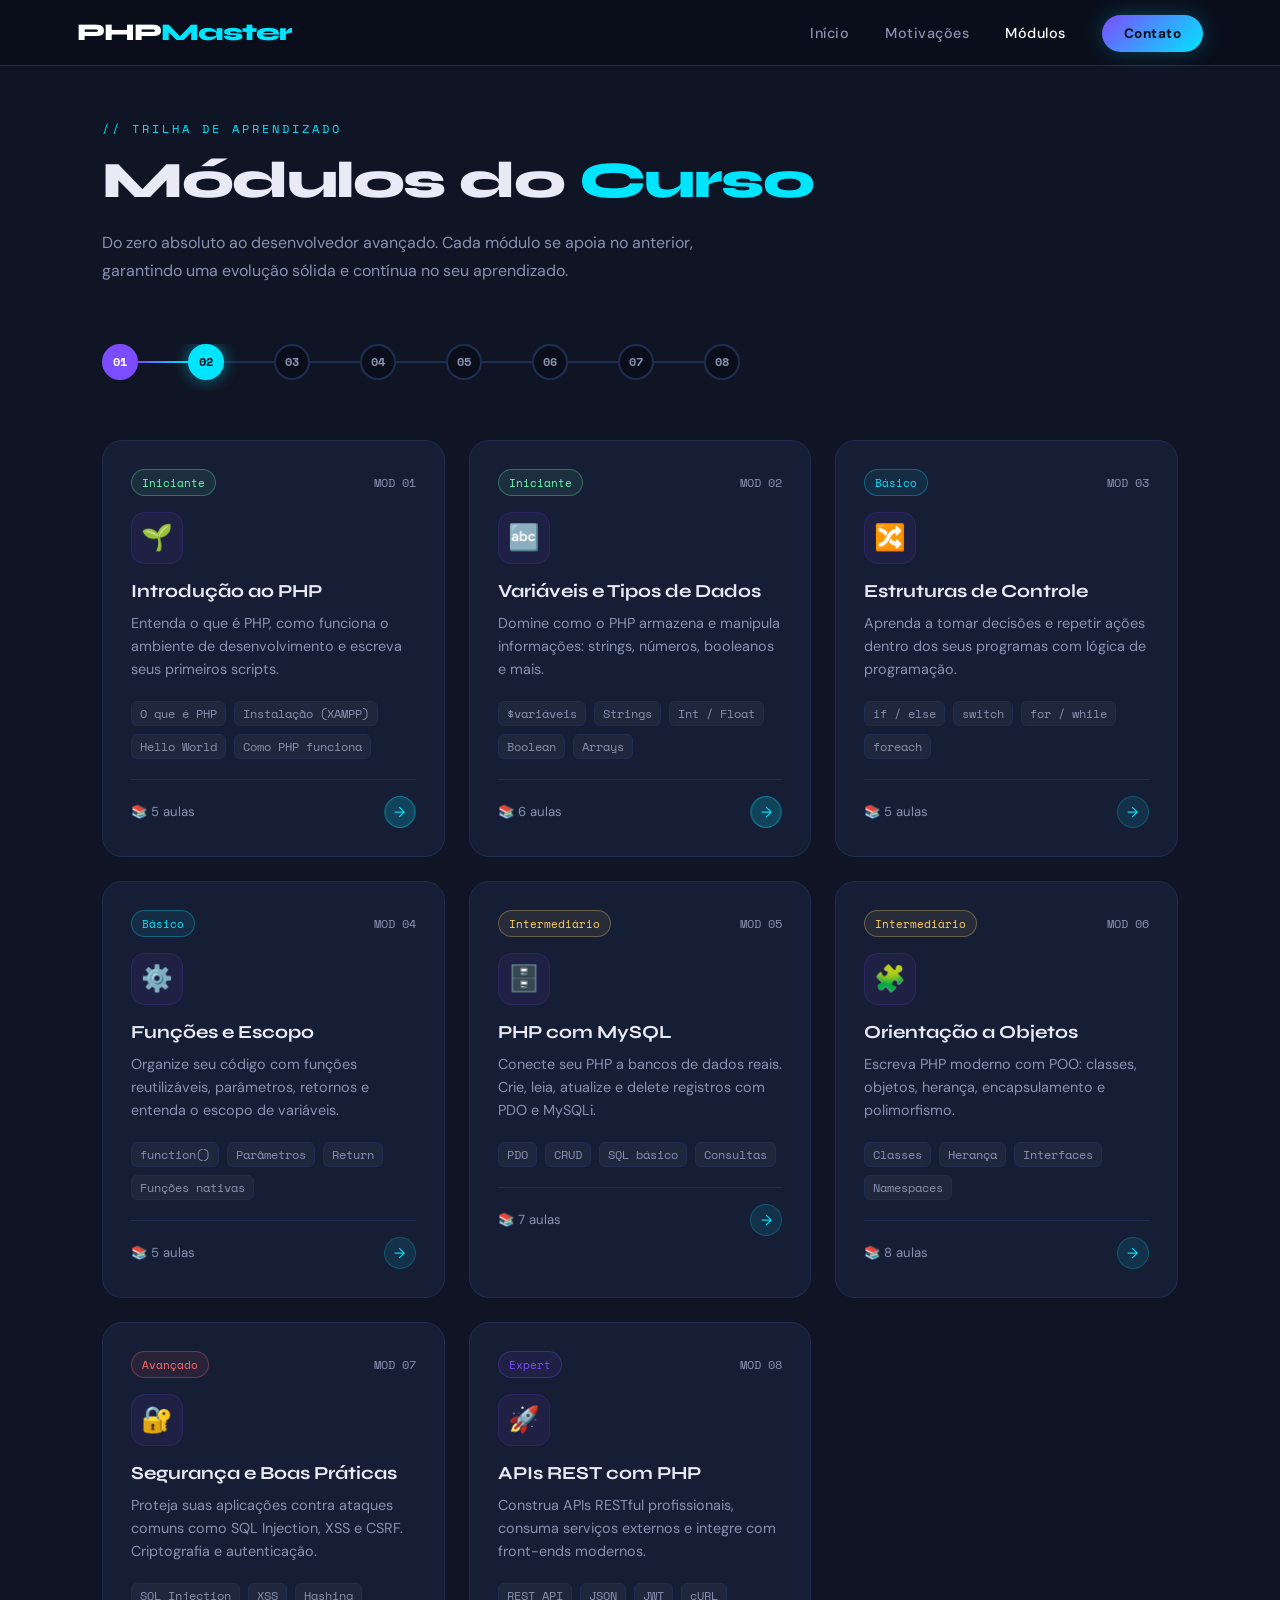
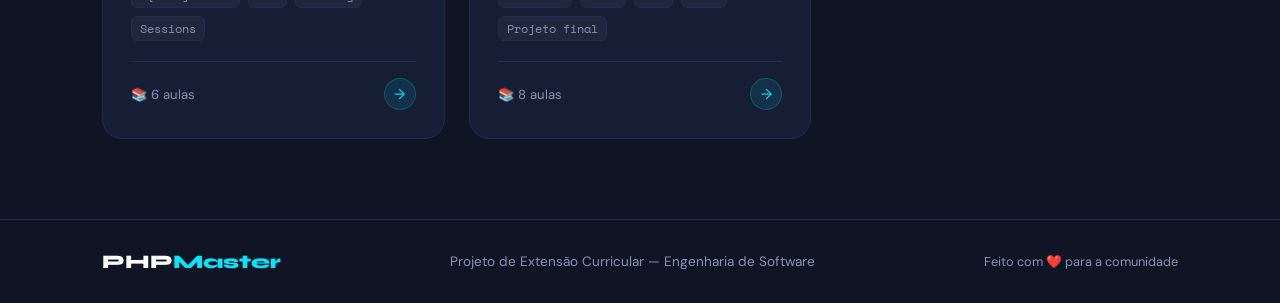
==== commit 5429bf4c: "serei contribuidor finalmente" ====
--- a/modulos.html
+++ b/modulos.html
@@ -324,7 +324,9 @@
           </div>
           <div class="modulo-footer">
             <span>📚 6 aulas</span>
-            <div class="arrow-btn">→</div>
+            <div class="arrow-btn">
+              <a class="arrow-btn" href="modulo-2.html">→</a>
+            </div>
           </div>
         </div>
 
